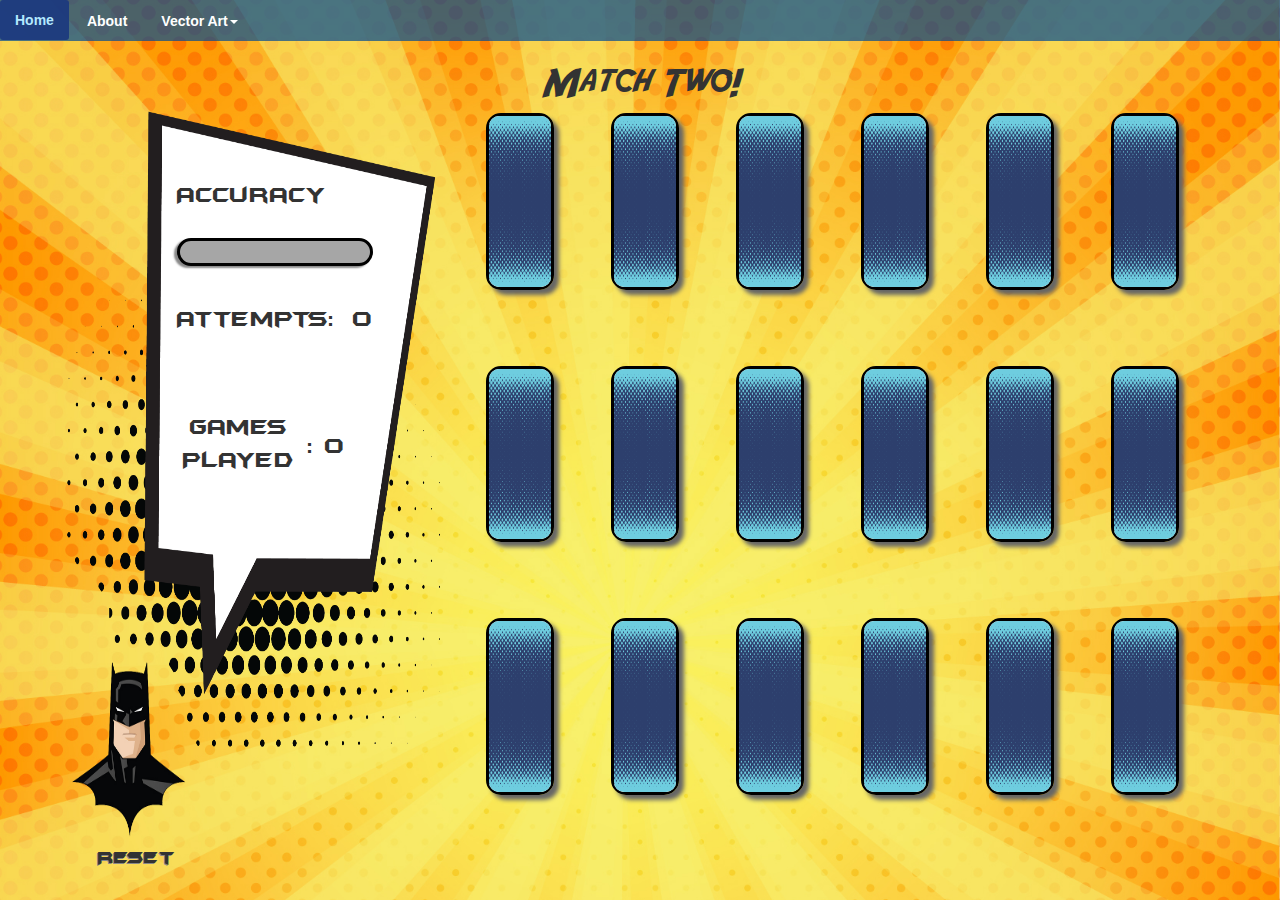
==== index.html @ 803fa124 "mobile responsive design" ====
<!DOCTYPE html>
<html>

<head>
    <link rel="stylesheet" href="https://maxcdn.bootstrapcdn.com/bootstrap/3.3.7/css/bootstrap.min.css">
    <link rel="stylesheet" href="style.css">

    <script src="https://ajax.googleapis.com/ajax/libs/jquery/3.2.1/jquery.min.js"></script>
    <script src="https://maxcdn.bootstrapcdn.com/bootstrap/3.3.7/js/bootstrap.min.js"></script>
    <script scr="plugins/bootstrap-dropdown.js"></script>
    <script scr="plugins/bootstrap-tab.js"></script>
    <script src="script.js"></script>

    <title>Memory Match Game</title>
</head>

<body onload="onLoad()" class="mainBody">
    <header>
        <ul class="nav nav-tabs" id="headBar">
            <li class="active"><a href="#">Home</a></li>
            <li><a href="about.html">About</a></li>
            <li class="dropdown">
                <a class="dropdown-toggle" data-toggle="dropdown" href="#">Vector Art<span class="caret"></span></a>
                <ul class="dropdown-menu">
                    <li><img src="images/svg-logo-v.svg" alt=""></li>
                    <li><a href="http://www.freepik.com">Designed by Freepik</a></li>
                </ul>
            </li>
        </ul>
        <h1 class="gameTitle">Match Two!</h1>
    </header>


    <main-div class="container main-contain">

        <!-- Modal for when game is over-->
        <div class="modal fade" id="myModal" role="dialog">
            <div class="modal-content">
                <div class="modal-body">
                    <img src="images/model_win.png" alt="">
                </div>
                <div class="modal-footer">
                    <button type="button" class="btn btn-default modalReset" data-dismiss="modal">Replay</button>
                    <button type="button" class="btn btn-default" data-dismiss="modal">Close</button>
                </div>
            </div>
        </div>
        <div class="stats-dummy col-xs-4 hidden-md hidden-lg hidden-xl"></div>
        
        <stats-div class="col-md-4 stats-contain">
            <img class="hidden-xs hidden-sm statsBubble" src="images/statsbubble.png" alt="">
            <img class="mobileBubble hidden-md hidden-lg hidden-xl" src="images/mobile_bubble.svg" alt="">
            <div class="row statsRow1">

                <div id="accuracy">Accuracy</div>

                <div class="accuracy progress">
                    <div class="progress-bar" role="progressbar">
                        <div class="progress-bar-value"></div>
                    </div>
                </div>
            </div>

            <div class="row statsRow2">


                <div class="attempts col-md-2">

                    <div class="statsText" id="attempts">Attempts: </div>
                    <div class="value" id="attemptsVal"></div>
                </div>
            </div>

            <div class="row statsRow3">

                <div class="games-played col-md-2">
                    <div class="statsText" id="gamesPlayed">Games<br/>Played</div>
                    <div class="value" id="gamesPlayedVal"></div>
                </div>
            </div>

            <div class="row statsRow4">
                <div class="statsText" id="reset">Reset</div>
                <div class="reset col-md-2">
                    <img id="imgReset" src="images/batman.png" alt="">

                </div>
            </div>
        </stats-div>

        <game-div class="col-md-8 game-contain">

            <div class="row cardRow">
                <divCard class="col-md-1 col-xs-3 card">
                    <divFront class="front" id="1">
                        <img src="" alt="">
                    </divFront>
                    <divBack class="back">
                        <img src="images/backb.png" alt="">
                    </divBack>
                </divCard>

                <divCard class="col-md-1 col-xs-3 card">
                    <divFront class="front" id="2">
                        <img src="" alt="">
                    </divFront>
                    <divBack class="back">
                        <img src="images/backb.png" alt="">
                    </divBack>
                </divCard>

                <divCard class="col-md-1 col-xs-3 card">
                    <divFront class="front" id="3">
                        <img src="" alt="">
                    </divFront>
                    <divBack class="back">
                        <img src="images/backb.png" alt="">
                    </divBack>
                </divCard>

                <divCard class="col-md-1 col-xs-3 card">
                    <divFront class="front" id="4">
                        <img src="" alt="">
                    </divFront>
                    <divBack class="back">
                        <img src="images/backb.png" alt="">
                    </divBack>
                </divCard>
                <divCard class="col-md-1 col-xs-3 card">
                    <divFront class="front" id="5">
                        <img src="" alt="">
                    </divFront>
                    <divBack class="back">
                        <img src="images/backb.png" alt="">
                    </divBack>
                </divCard>

                <divCard class="col-md-1 col-xs-3 card">
                    <divFront class="front" id="6">
                        <img src="" alt="">
                    </divFront>
                    <divBack class="back">
                        <img src="images/backb.png" alt="">
                    </divBack>
                </divCard>



            </div>

            <div class="row cardRow">
                <divCard class="col-md-1 col-xs-3 card">
                    <divFront class="front" id="7">
                        <img src="" alt="">
                    </divFront>
                    <divBack class="back">
                        <img src="images/backb.png" alt="">
                    </divBack>
                </divCard>
                <divCard class="col-md-1 col-xs-3 card">
                    <divFront class="front" id="8">
                        <img src="" alt="">
                    </divFront>
                    <divBack class="back">
                        <img src="images/backb.png" alt="">
                    </divBack>
                </divCard>
                <divCard class="col-md-1 col-xs-3 card">
                    <divFront class="front" id="9">
                        <img src="" alt="">
                    </divFront>
                    <divBack class="back">
                        <img src="images/backb.png" alt="">
                    </divBack>
                </divCard>
                <divCard class="col-md-1 col-xs-3 card">
                    <divFront class="front" id="10">
                        <img src="" alt="">
                    </divFront>
                    <divBack class="back">
                        <img src="images/backb.png" alt="">
                    </divBack>
                </divCard>
                <divCard class="col-md-1 col-xs-3 card">
                    <divFront class="front" id="11">
                        <img src="" alt="">
                    </divFront>
                    <divBack class="back">
                        <img src="images/backb.png" alt="">
                    </divBack>
                </divCard>
                <divCard class="col-md-1 col-xs-3 card">
                    <divFront class="front" id="12">
                        <img src="" alt="">
                    </divFront>
                    <divBack class="back">
                        <img src="images/backb.png" alt="">
                    </divBack>
                </divCard>
            </div>

            <div class="row cardRow">
                <divCard class="col-md-1 col-xs-3 card">
                    <divFront class="front" id="13">
                        <img src="" alt="">
                    </divFront>
                    <divBack class="back">
                        <img src="images/backb.png" alt="">
                    </divBack>
                </divCard>
                <divCard class="col-md-1 col-xs-3 card">
                    <divFront class="front" id="14">
                        <img src="" alt="">
                    </divFront>
                    <divBack class="back">
                        <img src="images/backb.png" alt="">
                    </divBack>
                </divCard>
                <divCard class="col-md-1 col-xs-3 card">
                    <divFront class="front" id="15">
                        <img src="" alt="">
                    </divFront>
                    <divBack class="back">
                        <img src="images/backb.png" alt="">
                    </divBack>
                </divCard>
                <divCard class="col-md-1 col-xs-3 card">
                    <divFront class="front" id="16">
                        <img src="" alt="">
                    </divFront>
                    <divBack class="back">
                        <img src="images/backb.png" alt="">
                    </divBack>
                </divCard>
                <divCard class="col-md-1 col-xs-3 card">
                    <divFront class="front" id="17">
                        <img src="" alt="">
                    </divFront>
                    <divBack class="back">
                        <img src="images/backb.png" alt="">
                    </divBack>
                </divCard>
                <divCard class="col-md-1 col-xs-3 card">
                    <divFront class="front" id="18">
                        <img src="" alt="">
                    </divFront>
                    <divBack class="back">
                        <img src="images/backb.png" alt="">
                    </divBack>
                </divCard>
            </div>
        </game-div>
    </main-div>

</body>

</html>
---- style.css ----
@font-face {
    font-family: 'Adventure';
    src: url(Adventure.otf);
}


@font-face {
    font-family: 'batman';
    src: url(batmfa__.ttf);
}

@font-face {
    font-family: 'Montserrat-SemiBold';
    src: url(Montserrat-SemiBold.Otf);
}

@font-face {
    font-family: 'Roboto-Regular';
    src: url(Roboto-Regular.ttf);
}


.mainBody {
    background-image: url(images/background.png);
    background-size: cover;
}


.gameTitle {
    text-align: center;
    font-family: Adventure;
    font-size: 3vw;
}

.nav-tabs:hover {
    border: none;
}

#headBar {
    background-color: rgba(0, 74, 148, 0.7);
    border-bottom: 1px #666666;
}

#headBar > .active > a {
    background-color: rgba(27, 55, 126, 0.9);
    border: 2px #2d3f6d;
    border-radius: 3px;
}

#headBar > .active > a:hover {
    background-color: rgba(27, 55, 126, 0.9);
    border: 2px #2d3f6d;
}

#headBar > li > a,
.dropdown-menu > li a {
    color: white;
    font-weight: bold;
}

#headBar > li > a:hover,
.dropdown-menu > li a:hover {
    color: #b3e9ff;
    background-color: transparent;
    border: none;
}

#headBar > .active > a {
    color: white;
}

.dropdown-menu {
    background-color: rgba(0, 74, 148, 0.7);
}

.nav .open > a, .nav .open > a:focus{
    background-color: rgba(27, 55, 126, 0.9);
}


.progress {
    height: 15%;
    width: 50%;
    position: absolute;
    top: 65%;
    left: 45%;
    border: 3px black solid;
    background-color: #A6A6A6;
    border-radius: 18px;
    box-shadow: -3px 2px 2px #888888;
}

.progress-bar {
    width: 0%;
    background-color: green;
}

.progress-bar-value {
    font-size: 1vw;
    text-align: left;
    margin-left: 5%;
    text-shadow: 1px 1px 1px #333333;
}

.main-contain {
    margin: 0;
    padding: 0;

}

.stats-contain,
.game-contain {
    display: inline-block;
    vertical-align: top;
    height: 85vh;
}

.statsBubble {
    height: 90%;
    width: 90%;
    right: -5%;
    top: -3%;
    position: absolute;
}

.game-contain {
    width: 66%;
    position: relative;
}

.stats-contain {
    width: 33%;
}

.cardRow {
    width: 100%;
    height: 33%;
    margin: 0;
    padding: 0;
}

.statsRow1 {
    width: 100%;
    height: 25%;
    position: relative;

}

.statsRow2 {
    width: 100%;
    height: 14%;
    position: relative;
}

.statsRow3 {
    height: 18%;
    width: 100%;
    position: relative;
}

.statsRow4 {
    height: 43%;
    width: 100%;
    position: relative;
}

.reset>img {
    height: 100%;
    width: 100%;
    position: absolute;
    top: 60%;
    left: 60%;
}

.reset {
    height: 55%;
    width: 30%;
}

#reset {
    bottom: 2%;
    left: 25%;
    font-size: 1.5vw;
    text-shadow: -1px 1px 0px #888888;
}


.attempts,
.games-played {
    position: absolute;
    width: 100%;
    text-align: center;
}

.statsText,
.value {
    display: inline-block;
    position: absolute;
    font-size: 1.8vw;
    font-family: batman;
}

#accuracy {
    position: absolute;
    left: 45%;
    font-size: 1.8vw;
    font-family: batman;
    top: 35%;
}

#attempts {
    right: 15%;
}

#attemptsVal {
    right: 5%;
}

#gamesPlayed {
    right: 25%;
}

#gamesPlayedVal {
    right: 12%;
    margin-top: 5%;

}



.card {
    margin-right: 1%;
    margin-left: 6%;
    padding: 0;
    border: 3px black solid;
    position: relative;
    height: 70%;
    border-radius: 15px;
    box-shadow: 5px 5px 4px #666666;
}

.card:hover .back {
    filter: brightness(130%) contrast(130%);
}

#imgReset:hover {
    filter: brightness(110%);
}

#imgReset:active {
    filter: contrast(70%) brightness(135%);
    transform: translateY(2px);
}

.back,
.front {
    position: absolute;
    height: 100%;
    width: 100%;
}

.front {
    background-color: white;
    border-radius: 10px;
/*    transform: rotateY(180deg);*/
}

.card img {
    height: 100%;
    width: 100%;
    border-radius: 10px;
/*
    transform-style: preserve-3d;
    transition: all .5s ease-in-out;
*/
}

.flipped .back {
    display: none;
/*    transform: rotateY(180deg); */
}

.matched {
    visibility: hidden;
}

.popImg {
    height: 20%;
    width: 20%;
    position: absolute;
}

.aboutBody {
    text-align: center;
    background-color: #f5f5f5;

}


.aboutText {
    text-align: center;
    font-family: Montserrat-SemiBold;
}


.pic-contain {
    height: 35vh;
    width: 100%;
    padding: 0;
}


.picRow {
    margin: 0;
    padding: 0;
}


.picMe,
.wordCloud {

    height: 100%;
    margin: 0;
    padding: 0;
}

.picMe {
    height: 100%;
    width: 50%;
    text-align: left;


}

.picMe Img {
    height: 90%;
    margin-top: 2.5%;
    border: 2px #666666 solid;
    border-radius: 220px;
    box-shadow: 4px 4px 3px #888888;
    margin-left: 5%;
}

.portButton {
    width: 50%;
    text-align: right;
    padding-top: 5%;

}

.portButton Img {
    width: 40%;

    filter: drop-shadow(8px 8px 5px #666666)
}

.portfolio-contain {

    height: 30vh;
    background-color: 3px black;


}

.portfolioIcon img {
    box-shadow: -6px 8px 3px #888888;
    border-radius: 40px;

}

.paragraphText {
    font-family: Roboto-Regular;
    text-align: justify;
    margin-left: 25%;
    margin-right: 25%;
}

.logoRow {
    vertical-align: middle;
}

.builtLogo img {
    width: 50%;

}

.htmlLogo img {
    width: 80%;
}

.cssLogo img {
    width: 57%;
}

.queryLogo img {
    width: 100%;
}

.empty {
    margin-right: 5%;
}

h3 {
    margin-top: 5%;
}

.modal {
    margin-left: 25%;
    margin-right: 25%;
}

.modal-content {
    width: 100%;
}

.modal-body img {
    width: 100%;
}



@media (max-width: 767px){
    .card {
        margin-top: 5%;
    }
    
}


@media(min-width:768px) and (max-width:991px) {
    .stats-contain{
        position: fixed;
        left: 2%;
        background-color: white;
        top: 20%;
        height: 70vh;
        border: black groove 8px;
        border-radius: 5px;
        box-shadow: 3px 3px 1px #666666;
    }
    .card{
        margin-top: 5%;
    }


    

    #reset {
        bottom: 2%;
        left: 25%;
        font-size: 3vw;
        text-shadow: 1px 1px;
    }
    .reset>img{
        top: 0%;
        height: 150%;
        width: 200%;
    }

    .statsText,
    .value {
        font-size: 3vw;
    }

    #accuracy {
        position: absolute;
        left: 10%;
        font-size: 3vw;
        font-family: batman;
        top: 0%;
    }
    
    
    .progress {
    height: 30%;
    width: 80%;
    top: 40%;
    left: 10%;
    box-shadow: -1px 1px 1px #888888;
    }

    .progress-bar-value {
        font-size: 2.5vw;
        margin-top: 2%;
        margin-left: 5%;
    }


    #gamesPlayed {
        right: 40%;
    }

}
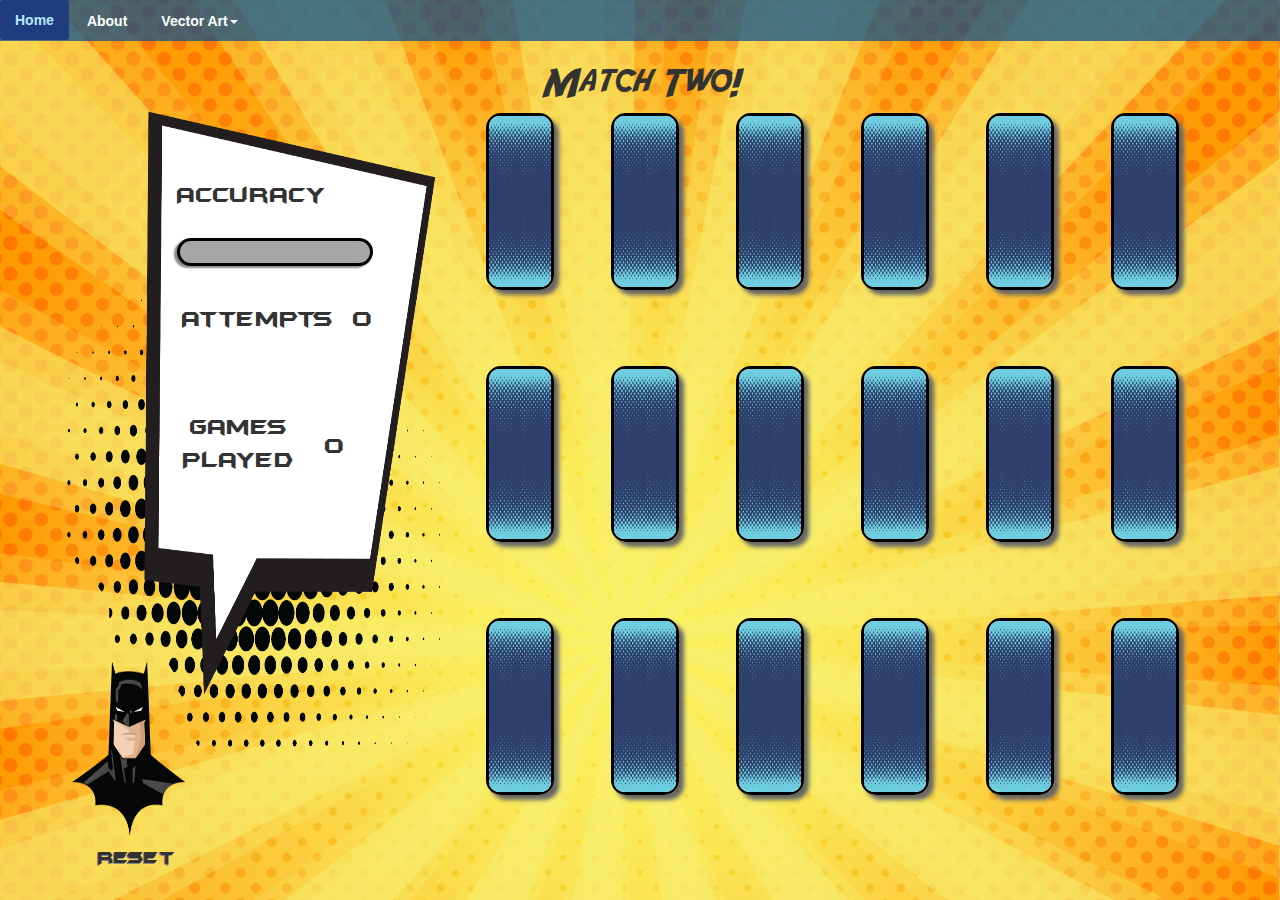
==== commit 827e1866: "cleaned up mobile responsiveness" ====
--- a/index.html
+++ b/index.html
@@ -7,11 +7,11 @@
 
     <script src="https://ajax.googleapis.com/ajax/libs/jquery/3.2.1/jquery.min.js"></script>
     <script src="https://maxcdn.bootstrapcdn.com/bootstrap/3.3.7/js/bootstrap.min.js"></script>
-    <script scr="plugins/bootstrap-dropdown.js"></script>
-    <script scr="plugins/bootstrap-tab.js"></script>
+    <script scr="assets/plugins/bootstrap-dropdown.js"></script>
+    <script scr="assets/plugins/bootstrap-tab.js"></script>
     <script src="script.js"></script>
 
-    <title>Memory Match Game</title>
+    <title>Match Two!</title>
 </head>
 
 <body onload="onLoad()" class="mainBody">
@@ -22,8 +22,8 @@
             <li class="dropdown">
                 <a class="dropdown-toggle" data-toggle="dropdown" href="#">Vector Art<span class="caret"></span></a>
                 <ul class="dropdown-menu">
-                    <li><img src="images/svg-logo-v.svg" alt=""></li>
-                    <li><a href="http://www.freepik.com">Designed by Freepik</a></li>
+                    <li><img src="assets/images/svg-logo-v.svg" alt=""></li>
+                    <li><a target="_blank" href="http://www.freepik.com">Designed by Freepik</a></li>
                 </ul>
             </li>
         </ul>
@@ -37,7 +37,7 @@
         <div class="modal fade" id="myModal" role="dialog">
             <div class="modal-content">
                 <div class="modal-body">
-                    <img src="images/model_win.png" alt="">
+                    <img src="assets/images/model_win.png" alt="">
                 </div>
                 <div class="modal-footer">
                     <button type="button" class="btn btn-default modalReset" data-dismiss="modal">Replay</button>
@@ -48,12 +48,11 @@
         <div class="stats-dummy col-xs-4 hidden-md hidden-lg hidden-xl"></div>
         
         <stats-div class="col-md-4 stats-contain">
-            <img class="hidden-xs hidden-sm statsBubble" src="images/statsbubble.png" alt="">
-            <img class="mobileBubble hidden-md hidden-lg hidden-xl" src="images/mobile_bubble.svg" alt="">
+            <img class="hidden-xs hidden-sm statsBubble" src="assets/images/statsbubble.png" alt="">
             <div class="row statsRow1">
 
-                <div id="accuracy">Accuracy</div>
-
+                <div id="accuracy">Accuracy </div>
+                <div class="value" id="accuracyVal"></div>
                 <div class="accuracy progress">
                     <div class="progress-bar" role="progressbar">
                         <div class="progress-bar-value"></div>
@@ -66,7 +65,7 @@
 
                 <div class="attempts col-md-2">
 
-                    <div class="statsText" id="attempts">Attempts: </div>
+                    <div class="statsText" id="attempts">Attempts </div>
                     <div class="value" id="attemptsVal"></div>
                 </div>
             </div>
@@ -82,7 +81,7 @@
             <div class="row statsRow4">
                 <div class="statsText" id="reset">Reset</div>
                 <div class="reset col-md-2">
-                    <img id="imgReset" src="images/batman.png" alt="">
+                    <img id="imgReset" src="assets/images/batman.png" alt="">
 
                 </div>
             </div>
@@ -91,56 +90,56 @@
         <game-div class="col-md-8 game-contain">
 
             <div class="row cardRow">
-                <divCard class="col-md-1 col-xs-3 card">
+                <divCard class="col-md-1 col-sm-3 col-xs-4 card">
                     <divFront class="front" id="1">
                         <img src="" alt="">
                     </divFront>
                     <divBack class="back">
-                        <img src="images/backb.png" alt="">
-                    </divBack>
-                </divCard>
-
-                <divCard class="col-md-1 col-xs-3 card">
+                        <img src="assets/images/backb.png" alt="">
+                    </divBack>
+                </divCard>
+
+                <divCard class="col-md-1 col-sm-3 col-xs-4 card">
                     <divFront class="front" id="2">
                         <img src="" alt="">
                     </divFront>
                     <divBack class="back">
-                        <img src="images/backb.png" alt="">
-                    </divBack>
-                </divCard>
-
-                <divCard class="col-md-1 col-xs-3 card">
+                        <img src="assets/images/backb.png" alt="">
+                    </divBack>
+                </divCard>
+
+                <divCard class="col-md-1 col-sm-3 col-xs-4 card">
                     <divFront class="front" id="3">
                         <img src="" alt="">
                     </divFront>
                     <divBack class="back">
-                        <img src="images/backb.png" alt="">
-                    </divBack>
-                </divCard>
-
-                <divCard class="col-md-1 col-xs-3 card">
+                        <img src="assets/images/backb.png" alt="">
+                    </divBack>
+                </divCard>
+
+                <divCard class="col-md-1 col-sm-3 col-xs-4 card">
                     <divFront class="front" id="4">
                         <img src="" alt="">
                     </divFront>
                     <divBack class="back">
-                        <img src="images/backb.png" alt="">
-                    </divBack>
-                </divCard>
-                <divCard class="col-md-1 col-xs-3 card">
+                        <img src="assets/images/backb.png" alt="">
+                    </divBack>
+                </divCard>
+                <divCard class="col-md-1 col-sm-3 col-xs-4 card">
                     <divFront class="front" id="5">
                         <img src="" alt="">
                     </divFront>
                     <divBack class="back">
-                        <img src="images/backb.png" alt="">
-                    </divBack>
-                </divCard>
-
-                <divCard class="col-md-1 col-xs-3 card">
+                        <img src="assets/images/backb.png" alt="">
+                    </divBack>
+                </divCard>
+
+                <divCard class="col-md-1 col-sm-3 col-xs-4 card">
                     <divFront class="front" id="6">
                         <img src="" alt="">
                     </divFront>
                     <divBack class="back">
-                        <img src="images/backb.png" alt="">
+                        <img src="assets/images/backb.png" alt="">
                     </divBack>
                 </divCard>
 
@@ -149,103 +148,103 @@
             </div>
 
             <div class="row cardRow">
-                <divCard class="col-md-1 col-xs-3 card">
+                <divCard class="col-md-1 col-sm-3 col-xs-4 card">
                     <divFront class="front" id="7">
                         <img src="" alt="">
                     </divFront>
                     <divBack class="back">
-                        <img src="images/backb.png" alt="">
-                    </divBack>
-                </divCard>
-                <divCard class="col-md-1 col-xs-3 card">
+                        <img src="assets/images/backb.png" alt="">
+                    </divBack>
+                </divCard>
+                <divCard class="col-md-1 col-sm-3 col-xs-4 card">
                     <divFront class="front" id="8">
                         <img src="" alt="">
                     </divFront>
                     <divBack class="back">
-                        <img src="images/backb.png" alt="">
-                    </divBack>
-                </divCard>
-                <divCard class="col-md-1 col-xs-3 card">
+                        <img src="assets/images/backb.png" alt="">
+                    </divBack>
+                </divCard>
+                <divCard class="col-md-1 col-sm-3 col-xs-4 card">
                     <divFront class="front" id="9">
                         <img src="" alt="">
                     </divFront>
                     <divBack class="back">
-                        <img src="images/backb.png" alt="">
-                    </divBack>
-                </divCard>
-                <divCard class="col-md-1 col-xs-3 card">
+                        <img src="assets/images/backb.png" alt="">
+                    </divBack>
+                </divCard>
+                <divCard class="col-md-1 col-sm-3 col-xs-4 card">
                     <divFront class="front" id="10">
                         <img src="" alt="">
                     </divFront>
                     <divBack class="back">
-                        <img src="images/backb.png" alt="">
-                    </divBack>
-                </divCard>
-                <divCard class="col-md-1 col-xs-3 card">
+                        <img src="assets/images/backb.png" alt="">
+                    </divBack>
+                </divCard>
+                <divCard class="col-md-1 col-sm-3 col-xs-4 card">
                     <divFront class="front" id="11">
                         <img src="" alt="">
                     </divFront>
                     <divBack class="back">
-                        <img src="images/backb.png" alt="">
-                    </divBack>
-                </divCard>
-                <divCard class="col-md-1 col-xs-3 card">
+                        <img src="assets/images/backb.png" alt="">
+                    </divBack>
+                </divCard>
+                <divCard class="col-md-1 col-sm-3 col-xs-4 card">
                     <divFront class="front" id="12">
                         <img src="" alt="">
                     </divFront>
                     <divBack class="back">
-                        <img src="images/backb.png" alt="">
+                        <img src="assets/images/backb.png" alt="">
                     </divBack>
                 </divCard>
             </div>
 
             <div class="row cardRow">
-                <divCard class="col-md-1 col-xs-3 card">
+                <divCard class="col-md-1 col-sm-3 col-xs-4 card">
                     <divFront class="front" id="13">
                         <img src="" alt="">
                     </divFront>
                     <divBack class="back">
-                        <img src="images/backb.png" alt="">
-                    </divBack>
-                </divCard>
-                <divCard class="col-md-1 col-xs-3 card">
+                        <img src="assets/images/backb.png" alt="">
+                    </divBack>
+                </divCard>
+                <divCard class="col-md-1 col-sm-3 col-xs-4 card">
                     <divFront class="front" id="14">
                         <img src="" alt="">
                     </divFront>
                     <divBack class="back">
-                        <img src="images/backb.png" alt="">
-                    </divBack>
-                </divCard>
-                <divCard class="col-md-1 col-xs-3 card">
+                        <img src="assets/images/backb.png" alt="">
+                    </divBack>
+                </divCard>
+                <divCard class="col-md-1 col-sm-3 col-xs-4 card">
                     <divFront class="front" id="15">
                         <img src="" alt="">
                     </divFront>
                     <divBack class="back">
-                        <img src="images/backb.png" alt="">
-                    </divBack>
-                </divCard>
-                <divCard class="col-md-1 col-xs-3 card">
+                        <img src="assets/images/backb.png" alt="">
+                    </divBack>
+                </divCard>
+                <divCard class="col-md-1 col-sm-3 col-xs-4 card">
                     <divFront class="front" id="16">
                         <img src="" alt="">
                     </divFront>
                     <divBack class="back">
-                        <img src="images/backb.png" alt="">
-                    </divBack>
-                </divCard>
-                <divCard class="col-md-1 col-xs-3 card">
+                        <img src="assets/images/backb.png" alt="">
+                    </divBack>
+                </divCard>
+                <divCard class="col-md-1 col-sm-3 col-xs-4 card">
                     <divFront class="front" id="17">
                         <img src="" alt="">
                     </divFront>
                     <divBack class="back">
-                        <img src="images/backb.png" alt="">
-                    </divBack>
-                </divCard>
-                <divCard class="col-md-1 col-xs-3 card">
+                        <img src="assets/images/backb.png" alt="">
+                    </divBack>
+                </divCard>
+                <divCard class="col-md-1 col-sm-3 col-xs-4 card">
                     <divFront class="front" id="18">
                         <img src="" alt="">
                     </divFront>
                     <divBack class="back">
-                        <img src="images/backb.png" alt="">
+                        <img src="assets/images/backb.png" alt="">
                     </divBack>
                 </divCard>
             </div>
--- a/style.css
+++ b/style.css
@@ -1,27 +1,36 @@
 @font-face {
     font-family: 'Adventure';
-    src: url(Adventure.otf);
+    src: url(./assets/fonts/Adventure.otf);
 }
 
 
 @font-face {
     font-family: 'batman';
-    src: url(batmfa__.ttf);
+    src: url(./assets/fonts/batmfa__.ttf);
 }
 
 @font-face {
     font-family: 'Montserrat-SemiBold';
-    src: url(Montserrat-SemiBold.Otf);
+    src: url(./assets/fonts/Montserrat-SemiBold.Otf);
 }
 
 @font-face {
     font-family: 'Roboto-Regular';
-    src: url(Roboto-Regular.ttf);
-}
-
+    src: url(./assets/fonts/Roboto-Regular.ttf);
+}
+
+@font-face {
+    font-family: 'Comic-Book';
+    src: url(./assets/fonts/comic_book.otf);
+}
+
+body{
+    overflow-x: hidden;
+    user-select: none;
+}
 
 .mainBody {
-    background-image: url(images/background.png);
+    background-image: url(assets/images/background.png);
     background-size: cover;
 }
 
@@ -95,12 +104,14 @@
     background-color: green;
 }
 
+/*
 .progress-bar-value {
     font-size: 1vw;
     text-align: left;
     margin-left: 5%;
     text-shadow: 1px 1px 1px #333333;
 }
+*/
 
 .main-contain {
     margin: 0;
@@ -170,6 +181,7 @@
     position: absolute;
     top: 60%;
     left: 60%;
+    cursor: pointer;
 }
 
 .reset {
@@ -182,6 +194,7 @@
     left: 25%;
     font-size: 1.5vw;
     text-shadow: -1px 1px 0px #888888;
+    cursor: pointer;
 }
 
 
@@ -205,6 +218,11 @@
     left: 45%;
     font-size: 1.8vw;
     font-family: batman;
+    top: 35%;
+}
+#accuracyVal {
+
+    right: 0%;
     top: 35%;
 }
 
@@ -237,6 +255,7 @@
     height: 70%;
     border-radius: 15px;
     box-shadow: 5px 5px 4px #666666;
+    cursor: pointer;
 }
 
 .card:hover .back {
@@ -244,11 +263,15 @@
 }
 
 #imgReset:hover {
-    filter: brightness(110%);
+    filter: brightness(135%) contrast(70%);
 }
 
 #imgReset:active {
     filter: contrast(70%) brightness(135%);
+    transform: translateY(2px);
+}
+
+#reset:active{
     transform: translateY(2px);
 }
 
@@ -292,8 +315,9 @@
 
 .aboutBody {
     text-align: center;
-    background-color: #f5f5f5;
-
+    #background-color: #f5f5f5;
+    background-image: url(assets/images/background.png);
+    background-size: cover;
 }
 
 
@@ -337,7 +361,7 @@
     margin-top: 2.5%;
     border: 2px #666666 solid;
     border-radius: 220px;
-    box-shadow: 4px 4px 3px #888888;
+    box-shadow: 2px 2px 1px #333;
     margin-left: 5%;
 }
 
@@ -351,7 +375,7 @@
 .portButton Img {
     width: 40%;
 
-    filter: drop-shadow(8px 8px 5px #666666)
+    filter: drop-shadow(4px 4px 2px #333333)
 }
 
 .portfolio-contain {
@@ -370,9 +394,11 @@
 
 .paragraphText {
     font-family: Roboto-Regular;
+    font-size: 1.25em;
     text-align: justify;
     margin-left: 25%;
     margin-right: 25%;
+    font-weight: 600;
 }
 
 .logoRow {
@@ -417,17 +443,12 @@
     width: 100%;
 }
 
-
-
-@media (max-width: 767px){
-    .card {
-        margin-top: 5%;
-    }
+/*XS*/
+@media only screen and (max-width: 767px) { 
     
-}
-
-
-@media(min-width:768px) and (max-width:991px) {
+    .gameTitle{
+        font-size: 5vw;
+    }
     .stats-contain{
         position: fixed;
         left: 2%;
@@ -440,10 +461,84 @@
     }
     .card{
         margin-top: 5%;
-    }
-
-
+        height: 75%;
+    }
+
+
+    #reset {
+        bottom: 2%;
+        left: 25%;
+        font-size: 4vw;
+        text-shadow: 0px 0px;
+        font-family: 'Comic-Book';
+    }
+    .reset>img{
+        top: 50%;
+        height: 100%;
+        width: 200%;
+    }
+
+    .statsText,
+    .value {
+        font-size: 4vw;
+        font-family: 'Comic-Book';
+    }
+
+    #accuracy {
+        position: absolute;
+        left: 5%;
+        font-size: 4vw;
+        font-family: 'Comic-Book';
+        top: 0%;
+    }
     
+    #accuracyVal{
+        top: 0%;
+        right: -10%;
+        font-size: 4vw;
+    }
+    #attempts {
+}
+    #attemptsVal {
+        font-size: 4vw;
+        position: absolute;
+        top: 5%;
+        right: 0%;
+    }
+    .progress {
+        height: 30%;
+        width: 80%;
+        top: 40%;
+        left: 10%;
+        box-shadow: -1px 1px 1px #888888;
+    }
+
+
+    #gamesPlayed {
+        right: 40%;
+    }  
+}
+
+/*SM*/
+@media only screen and (min-width: 768px) and (max-width: 992px) { 
+    .gameTitle{
+        font-size: 6vw;
+    }
+    .stats-contain{
+        position: fixed;
+        left: 2%;
+        background-color: white;
+        top: 20%;
+        height: 70vh;
+        border: black groove 8px;
+        border-radius: 5px;
+        box-shadow: 3px 3px 1px #666666;
+    }
+    .card{
+        margin-top: 5%;
+        height: 90%;
+    }
+
 
     #reset {
         bottom: 2%;
@@ -459,18 +554,26 @@
 
     .statsText,
     .value {
+        font-family: 'Comic-Book';
         font-size: 3vw;
     }
 
     #accuracy {
+        font-family: 'Comic-Book';
         position: absolute;
-        left: 10%;
+        left: 15%;
         font-size: 3vw;
-        font-family: batman;
-        top: 0%;
+        top: 5%;
     }
     
+    #accuracyVal{
+        top: 5%;
+        right: 0%;
+    }
     
+    #attempts {
+        left: 0%;
+    }
     .progress {
     height: 30%;
     width: 80%;
@@ -485,9 +588,11 @@
         margin-left: 5%;
     }
 
-
+    #reset{
+        left: 35%;
+        text-shadow: 0px 0px;
+    }
     #gamesPlayed {
-        right: 40%;
-    }
-
-}+        left: 0%;
+    }
+}
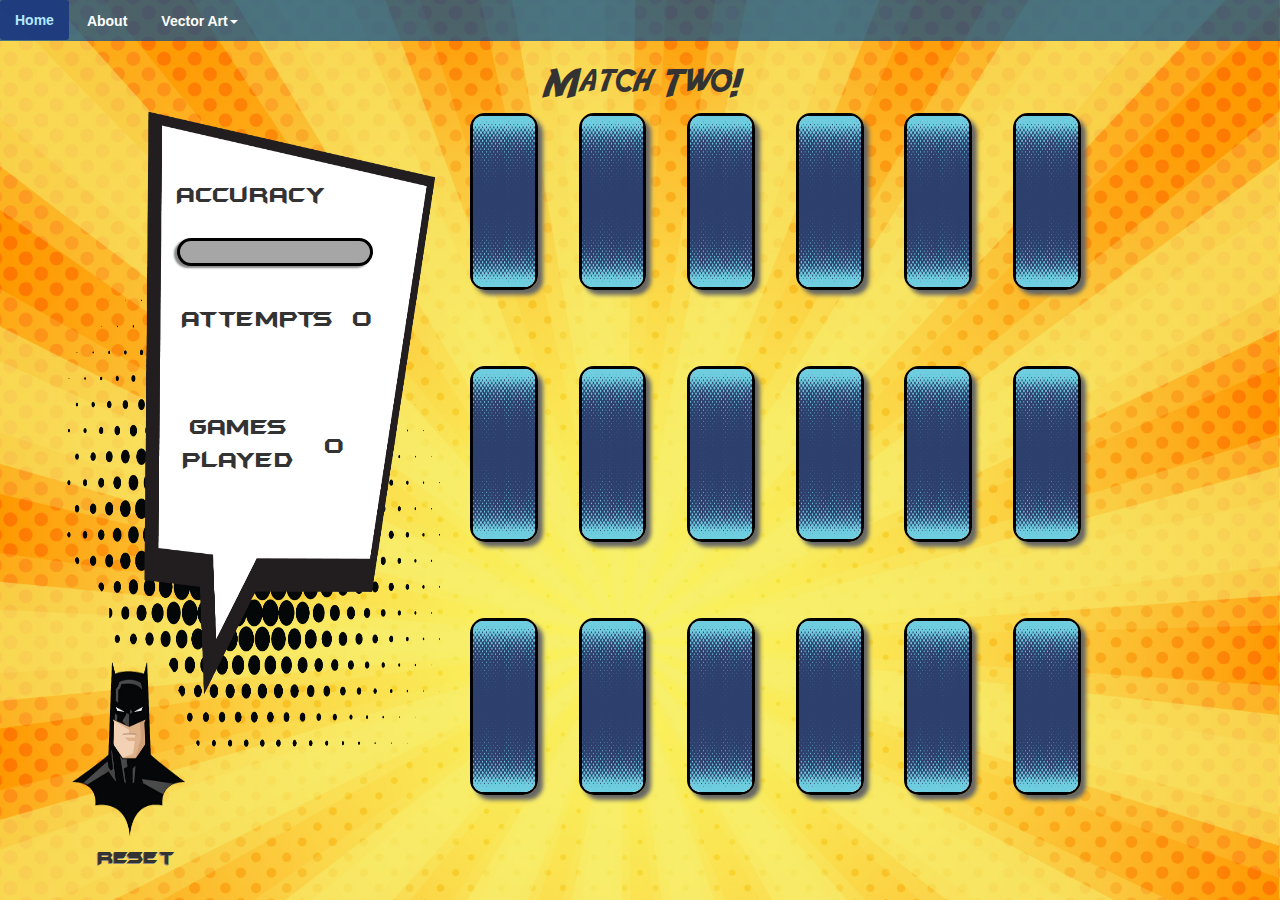
==== commit 36e96082: "about page is now mobile responsive" ====
--- a/index.html
+++ b/index.html
@@ -14,7 +14,7 @@
     <title>Match Two!</title>
 </head>
 
-<body onload="onLoad()" class="mainBody">
+<body onload="onLoad()" class="backgroundImg">
     <header>
         <ul class="nav nav-tabs" id="headBar">
             <li class="active"><a href="#">Home</a></li>
--- a/style.css
+++ b/style.css
@@ -26,14 +26,12 @@
 
 body{
     overflow-x: hidden;
-    user-select: none;
-}
-
-.mainBody {
+}
+
+.backgroundImg{
     background-image: url(assets/images/background.png);
     background-size: cover;
 }
-
 
 .gameTitle {
     text-align: center;
@@ -104,19 +102,9 @@
     background-color: green;
 }
 
-/*
-.progress-bar-value {
-    font-size: 1vw;
-    text-align: left;
-    margin-left: 5%;
-    text-shadow: 1px 1px 1px #333333;
-}
-*/
-
 .main-contain {
     margin: 0;
     padding: 0;
-
 }
 
 .stats-contain,
@@ -137,6 +125,7 @@
 .game-contain {
     width: 66%;
     position: relative;
+    user-select: none;
 }
 
 .stats-contain {
@@ -221,7 +210,6 @@
     top: 35%;
 }
 #accuracyVal {
-
     right: 0%;
     top: 35%;
 }
@@ -244,11 +232,9 @@
 
 }
 
-
-
 .card {
     margin-right: 1%;
-    margin-left: 6%;
+    margin-left: 4%;
     padding: 0;
     border: 3px black solid;
     position: relative;
@@ -285,22 +271,16 @@
 .front {
     background-color: white;
     border-radius: 10px;
-/*    transform: rotateY(180deg);*/
 }
 
 .card img {
     height: 100%;
     width: 100%;
     border-radius: 10px;
-/*
-    transform-style: preserve-3d;
-    transition: all .5s ease-in-out;
-*/
 }
 
 .flipped .back {
     display: none;
-/*    transform: rotateY(180deg); */
 }
 
 .matched {
@@ -313,17 +293,18 @@
     position: absolute;
 }
 
-.aboutBody {
-    text-align: center;
-    #background-color: #f5f5f5;
-    background-image: url(assets/images/background.png);
-    background-size: cover;
-}
-
+h1.aboutText{
+    font-size: 3.5em;
+}
+
+h3.aboutText{
+    font-size: 1.8em;
+    margin-top: 5%;
+}
 
 .aboutText {
     text-align: center;
-    font-family: Montserrat-SemiBold;
+    font-family: Adventure;
 }
 
 
@@ -339,24 +320,14 @@
     padding: 0;
 }
 
-
-.picMe,
-.wordCloud {
-
-    height: 100%;
-    margin: 0;
-    padding: 0;
-}
 
 .picMe {
     height: 100%;
     width: 50%;
     text-align: left;
-
-
-}
-
-.picMe Img {
+}
+
+.picMe img {
     height: 90%;
     margin-top: 2.5%;
     border: 2px #666666 solid;
@@ -372,25 +343,21 @@
 
 }
 
-.portButton Img {
+.portButton img {
     width: 40%;
-
-    filter: drop-shadow(4px 4px 2px #333333)
-}
-
-.portfolio-contain {
-
-    height: 30vh;
-    background-color: 3px black;
-
-
-}
-
-.portfolioIcon img {
-    box-shadow: -6px 8px 3px #888888;
-    border-radius: 40px;
-
-}
+    filter: drop-shadow(4px 4px 3px #333333);
+}
+
+.portButton img:hover {
+    width: 40%;
+    filter: drop-shadow(4px 4px 3px #333333) invert(100%);
+    cursor: pointer;
+}
+
+.portButton img:active {
+    transform: translateY(4px);
+}
+
 
 .paragraphText {
     font-family: Roboto-Regular;
@@ -401,33 +368,26 @@
     font-weight: 600;
 }
 
-.logoRow {
-    vertical-align: middle;
-}
-
-.builtLogo img {
-    width: 50%;
-
-}
-
-.htmlLogo img {
+.builtLogo img, .htmlLogo img {
     width: 80%;
+    filter: drop-shadow(2px 2px 1px #333);
+    margin-bottom: 5%;
+}
+
+.builtLogo img{
+    margin-bottom: 20%;
 }
 
 .cssLogo img {
-    width: 57%;
+    width: 75%;
+    filter: drop-shadow(2px 2px 1px #333);
+    margin-bottom: 5%;
 }
 
 .queryLogo img {
-    width: 100%;
-}
-
-.empty {
-    margin-right: 5%;
-}
-
-h3 {
-    margin-top: 5%;
+    margin-top: 10%;
+    width: 100%;
+    margin-bottom: 10%;
 }
 
 .modal {
@@ -497,8 +457,6 @@
         right: -10%;
         font-size: 4vw;
     }
-    #attempts {
-}
     #attemptsVal {
         font-size: 4vw;
         position: absolute;
@@ -508,7 +466,7 @@
     .progress {
         height: 30%;
         width: 80%;
-        top: 40%;
+        top: 50%;
         left: 10%;
         box-shadow: -1px 1px 1px #888888;
     }
@@ -517,6 +475,16 @@
     #gamesPlayed {
         right: 40%;
     }  
+    
+    .picMe img {
+    width: 40%;
+    margin-top: 2.5%;
+    border: 2px #666666 solid;
+    border-radius: 220px;
+    box-shadow: 2px 2px 1px #333;
+    margin-left: 5%;
+    }
+    
 }
 
 /*SM*/
@@ -528,15 +496,15 @@
         position: fixed;
         left: 2%;
         background-color: white;
-        top: 20%;
-        height: 70vh;
+        top: 25%;
+        height: 75vh;
         border: black groove 8px;
         border-radius: 5px;
         box-shadow: 3px 3px 1px #666666;
     }
     .card{
         margin-top: 5%;
-        height: 90%;
+        height: 70%;
     }
 
 
@@ -547,9 +515,10 @@
         text-shadow: 1px 1px;
     }
     .reset>img{
-        top: 0%;
+        top: 15%;
         height: 150%;
         width: 200%;
+        left: 80%;
     }
 
     .statsText,
@@ -577,7 +546,7 @@
     .progress {
     height: 30%;
     width: 80%;
-    top: 40%;
+    top: 50%;
     left: 10%;
     box-shadow: -1px 1px 1px #888888;
     }
@@ -589,10 +558,21 @@
     }
 
     #reset{
-        left: 35%;
+        left: 40%;
+        bottom: 0%;
         text-shadow: 0px 0px;
     }
     #gamesPlayed {
         left: 0%;
     }
-}
+    
+    .picMe img {
+    width: 40%;
+    margin-top: 2.5%;
+    border: 2px #666666 solid;
+    border-radius: 220px;
+    box-shadow: 2px 2px 1px #333;
+    margin-left: 5%;
+    }
+    
+}
